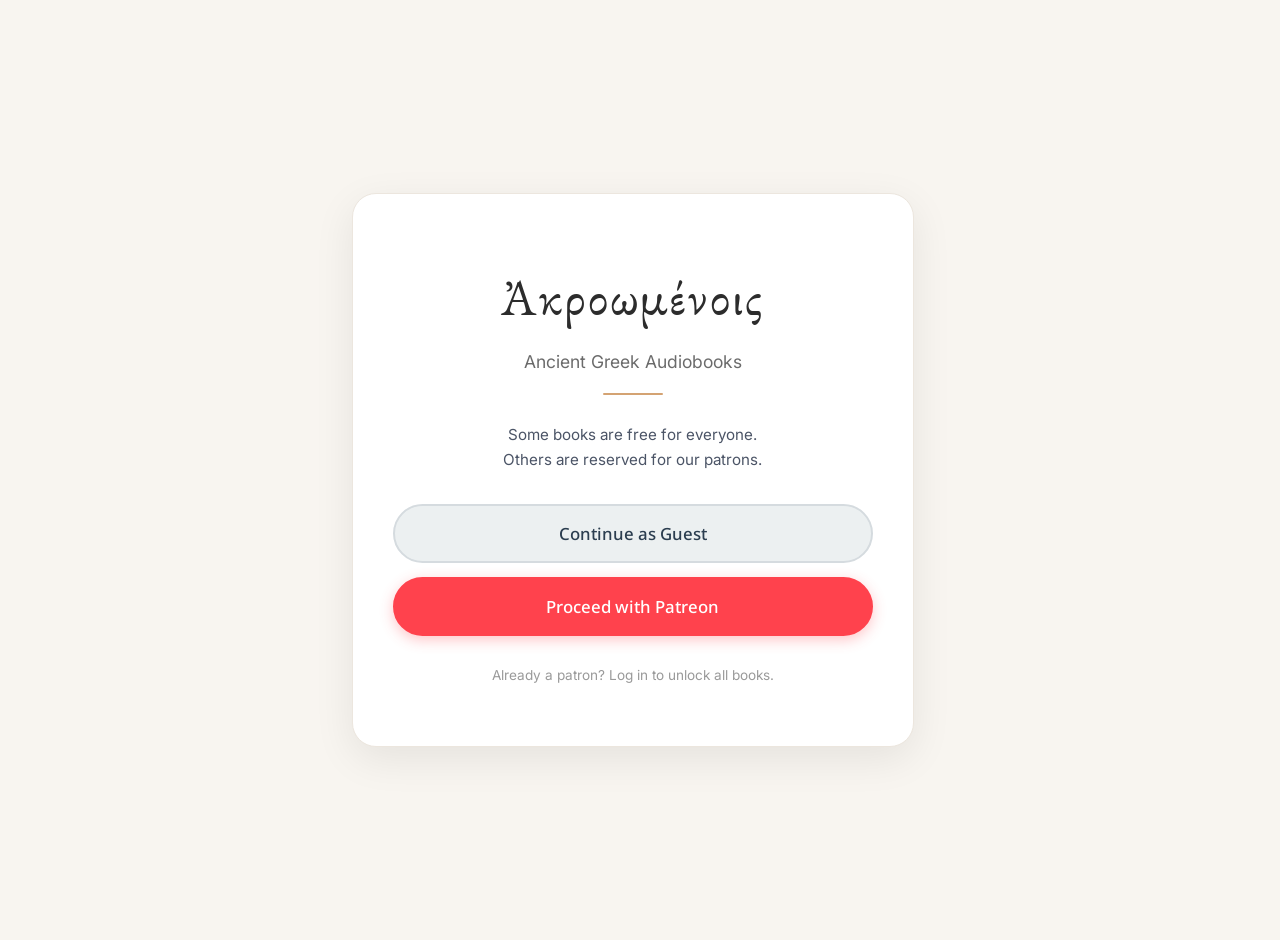
==== index.html @ dc9e9adf "Add initial HTML structure for Akroomenois site" ====
<!DOCTYPE html>
<html lang="en">
<head>
  <meta charset="UTF-8">
  <meta name="viewport" content="width=device-width, initial-scale=1.0">
  <title>Akroomenois · Ancient Greek Audiobooks</title>
  
  <!-- Your existing stylesheet – only one link, nothing else -->
  <link rel="stylesheet" href="style.css">
  
  <!-- Same favicons as your current site -->
  <link rel="icon" type="image/png" sizes="192x192" href="images/kithara_3_orange_favicon_rounded.png">
  <link rel="apple-touch-icon" sizes="180x180" href="images/kithara_3_orange_apple_icon_rounded.png">
</head>
<body style="padding: 20px; margin: 0; min-height: 100vh; display: flex; justify-content: center; align-items: center; background: #f8f5f0;">

  <!-- Main container – uses your existing .container class from style.css -->
  <div class="container" style="max-width: 480px; width: 100%; background: #ffffff; padding: 50px 40px 45px; border-radius: 24px; text-align: center; border: 1px solid #ece6de; box-shadow: 0 12px 40px rgba(0,0,0,0.08);">
    
    <!-- Title uses your existing EB_Garamond font -->
    <h1 style="font-family: 'EB_Garamond', serif; font-size: 3.2rem; font-weight: 400; color: #2c2c2c; letter-spacing: 2px; margin-bottom: 6px;">Ἀκροωμένοις</h1>
    
    <p style="font-family: 'Inter', sans-serif; font-size: 1.1rem; color: #6b6b6b; margin-bottom: 8px;">Ancient Greek Audiobooks</p>
    
    <div style="width: 60px; height: 2px; background: #d4a373; margin: 16px auto 28px; border-radius: 2px;"></div>
    
    <p style="font-family: 'Inter', sans-serif; font-size: 0.95rem; color: #4b5466; line-height: 1.6; margin-bottom: 32px;">
      Some books are free for everyone.<br>
      Others are reserved for our patrons.
    </p>

    <!-- BUTTONS -->
    <div style="display: flex; flex-direction: column; gap: 14px;">
      
      <!-- 1. Continue as Guest → uses your existing .big-btn class -->
      <a href="home.html" class="big-btn" style="display: block; width: 100%; padding: 16px 20px; font-size: 1.05rem; text-align: center; background: #ecf0f1; color: #2c3e50; border: 2px solid #d5dbdf; box-sizing: border-box;">
        Continue as Guest
      </a>

      <!-- 2. Proceed with Patreon → uses .big-btn but overridden with Patreon red via inline styles -->
      <!-- ⚠️ Replace YOUR_CLIENT_ID_HERE with your actual Client ID -->
      <a href="https://www.patreon.com/oauth2/authorize?response_type=code&client_id=YOUR_CLIENT_ID_HERE&redirect_uri=https://akroomenois.com/auth/callback&scope=identity%20identity.memberships" 
         class="big-btn" 
         style="display: block; width: 100%; padding: 16px 20px; font-size: 1.05rem; text-align: center; box-sizing: border-box; background: #FF424D; color: #ffffff; border: 2px solid #FF424D; box-shadow: 0 4px 14px rgba(255,66,77,0.30);">
        Proceed with Patreon
      </a>

    </div>

    <p style="margin-top: 28px; font-family: 'Inter', sans-serif; font-size: 0.85rem; color: #9a9a9a;">
      Already a patron? Log in to unlock all books.
    </p>

  </div>

</body>
</html>
---- style.css ----
@font-face {
  font-family: "SBL";
  src: url("font/SBL_BLit.ttf") format("truetype");
  font-weight: normal;
  font-style: normal;
  font-display: swap;
}

  @font-face {
  font-family: "Inter";
  src: url("font/Inter-VariableFont_opsz,wght.ttf") format("truetype");
  font-weight: normal;
  font-style: normal;
  font-display: swap;
}

  @font-face {
  font-family: "Noto";
  src: url("font/NotoSans-Medium.ttf") format("truetype");
  font-weight: normal;
  font-style: normal;
  font-display: swap;
}

  @font-face {
  font-family: "NAU";
  src: url("font/new_athena_unicode.ttf") format("truetype");
  font-weight: normal;
  font-style: normal;
  font-display: swap;
  unicode-range: U+0370-03FF, U+1F00-1FFF;
}

  @font-face {
  font-family: "NAU";
  src: url("font/newathuBold5_5.ttf") format("truetype");
  font-weight: bold;
  font-style: normal;
  font-display: swap;
  unicode-range: U+0370-03FF, U+1F00-1FFF;
}

  @font-face {
  font-family: "Anaktoria";
  src: url("font/Anaktoria.ttf") format("truetype");
  font-weight: normal;
  font-style: normal;
  font-display: swap;
}

  @font-face {
  font-family: "EB_Garamond";
  src: url("font/EBGaramond12-Regular.ttf") format("truetype");
  font-weight: normal;
  font-style: normal;
  font-display: swap;
}

  @font-face {
  font-family: "EB_Garamond";
  src: url("font/EBGaramond12-Italic.ttf") format("truetype");
  font-weight: normal;
  font-style: italic;
  font-display: swap;
}

  @font-face {
  font-family: "EB_Garamond";
  src: url("font/EBGaramond-VariableFont_wght.ttf") format("truetype");
  font-weight: bold;
  font-style: normal;
  font-display: swap;
}

/* =========================================================
   RULES TAKEN FROM INDEX.HTML
   ========================================================= */

.big-btn,
.read-btn {
  display: inline-block;
  padding: 8px 24px;
  border-radius: 30px;
  text-decoration: none;
  font-weight: 500;
  transition: background 0.2s;
  font-family: "Noto";

  display: block;
  margin: 0 auto;
  background: #eef2f8;
  color: #4b5466;
  border: 1px solid #dde1e7;
}

.read-btn.active {
  background: #ebfdf3;
  color: #2b8d58;
  border: 1px solid #cbdfd3;
}


/* -------- TABS -------- */
.tabs {
  display: flex;
  justify-content: center;
  gap: 8px;
  margin-bottom: 30px;
  border-bottom: 2px solid #e0d8d0;
  padding-bottom: 2px;
  flex-wrap: wrap;
}
.tab-btn {
  background: transparent;
  border: none;
  padding: 10px 28px;
  font-size: 1.1rem;
  font-family: "Noto" !important;
  color: #6b6b6b;
  cursor: pointer;
  border-bottom: 3px solid transparent;
  transition: 0.2s;
  margin-bottom: -2px;
  font-weight: 500;
}

.tab-btn.active {
  color: #2c2c2c;
  border-bottom-color: #d4a373;
  font-weight: 600;
}

.tab-content {
  display: none;
  animation: fadeIn 0.25s ease;
}
.tab-content.active {
  display: block;
}

@keyframes fadeIn {
  from { opacity: 0; transform: translateY(4px); }
  to { opacity: 1; transform: translateY(0); }
}

/* -------- BOOK GRID -------- */
.book-grid {
  display: flex;
  flex-wrap: wrap;
  justify-content: center;
  gap: 30px;
  max-width: 100%;
  margin: 0 auto;
}

.book-card h2 {
  font-size: 1.5rem;
  margin-bottom: 6px;
  font-weight: 500;
}
.book-card .author {
  font-style: italic;
  color: #6b6b6b;
  font-size: 1rem;
  margin-bottom: 12px;
}
.book-card .btn {
  display: inline-block;
  background: #d4a373;
  color: white;
  padding: 8px 24px;
  border-radius: 30px;
  text-decoration: none;
  font-weight: 500;
  transition: background 0.2s;
}

.cover-art {
  height: 150px;
  width: 150px;
  object-fit: cover;
  border: 1px solid grey;
}
/* About tab */
.about-text {
  max-width: 640px;
  margin: 0 auto;
  text-align: justify;
  font-size: 1.15rem;
  line-height: 1.7;
  color: #3d3d3d;
  display: block;
}
.about-text p {
  margin-bottom: 16px;
}

footer {
  text-align: center;
  margin-top: 60px;
  color: #9a9a9a;
  font-size: 0.9rem;
}

/* Stop forcing stretch, just center them vertically */
.card-actions {
  display: flex;
  justify-content: center;
  align-items: center; 
  gap: 8px;
}

/* Use exact dimensions to force a perfect circle */
.book-card .btn.info-btn {
  display: inline-flex;
  align-items: center;
  justify-content: center;
  padding: 0;
  width: 35.5px;          /* Matches the 35.5px height of the Open button */
  height: 35.5px;         /* Locks it into a square */
  border-radius: 50%;   /* Turns the square into a circle */

  background: #eef2f8;
  color: #4b5466;
  border: 1px solid #dde1e7;
}

/* Keeps the SVG icon centered and sized */
.book-card .info-btn svg {
  width: 16px;
  height: 16px;
  display: block;
}

/* card flip rules */

.book-card-wrapper {
  perspective: 1000px;
  width: 220px;
  height: 100%; 
}

.book-card {
  width: 100%;
  height: 100%;
  position: relative;
  transition: transform 0.6s cubic-bezier(0.4, 0.2, 0.2, 1), box-shadow 0.2s;
  transform-style: preserve-3d;

  box-sizing: border-box;
  background: white;
  border-radius: 16px;
  box-shadow: 0 4px 12px rgba(0,0,0,0.08);
  padding: 30px 20px 25px;
  width: 220px;
  text-align: center;
  transition: transform 0.2s, box-shadow 0.2s;
  border: 1px solid #e8e2da;
}

.book-card.is-flipped {
  transform: rotateY(180deg);
}

.card-front, .card-back {
  width: 100%;
  height: 100%;
  backface-visibility: hidden;
  -webkit-backface-visibility: hidden; /* Safari support */
  border-radius: inherit;
  background: #fff; /* Match your card background color */
}

.card-front {
  position: relative;
  z-index: 2;
}

.card-back {
  position: absolute;
  top: 0;
  left: 0;
  transform: rotateY(180deg);
  display: flex;
  flex-direction: column;
  padding: 30px 20px 25px;
  box-sizing: border-box;
  cursor: pointer;
}

.stats-list {
  list-style: none;
  padding: 0;
  margin: 15px 0 20px 0;
  color: #2c2c2c;
  font-size: 0.95rem;
  line-height: 1.6;
}

/* Push the back button to the bottom just like the front layout */
.card-back .card-actions {
  margin-top: auto; 
}

/* =========================================================
   HORIZONTAL SCROLL CONTAINERS
   ========================================================= */

.scroll-wrapper {
  width: 100%;
  overflow: hidden;
  white-space: nowrap;
  text-align: center; 
  position: relative; /* Required for the shadow overlay */
}

.scroll-text {
  display: inline-block;
}

/* 1. The White Shadow Overlay */
.scroll-wrapper.needs-scroll::after {
  content: "";
  position: absolute;
  top: 0;
  right: 0;
  width: 40px; 
  height: 100%;
  background: linear-gradient(to right, rgba(255, 255, 255, 0), rgba(255, 255, 255, 1));
  pointer-events: none;

  transition: opacity 0.1s ease-out;
}

/* 2. Fade out the shadow completely when this class is added */
.scroll-wrapper.is-scrolled::after {
  opacity: 0;
  transition: opacity 1.1s linear;
}

/* Keep your original fonts/margins below... */
.scroll-wrapper h2 { margin-bottom: 0; font-size: 1.5rem; font-weight: 500; }
.scroll-wrapper .author, .scroll-wrapper .reader { margin-bottom: 0; font-style: italic; color: #6b6b6b; font-size: 1rem; }
.title-wrapper { margin-bottom: 6px; }
.reader-wrapper { margin-bottom: 12px; }

/* =========================================================
   NORMAL RULES
   ========================================================= */

html {
  /* Reserves the scrollbar space globally, preventing layout jumping */
  scrollbar-gutter: stable;
}

* {
    -webkit-tap-highlight-color: transparent;
}

::-webkit-scrollbar-track {
  background: transparent; 
}

/* Loading screen container */
#loadingLogo {
  position: absolute;
  top: 50%;
  left: 50%;
  transform: translate(-50%, -50%);
  width: 150px;
  height: auto;
}

#loadingStatus {
  position: absolute;
  top: calc(50% + 110px);
  left: 50%;
  transform: translateX(-50%);
  display: flex;
  flex-direction: column;
  align-items: center;
  width: 100%;
}

#loadingScreen {
  position: fixed;
  inset: 0;
  z-index: 99999;
  background: #1a1a1e;
  display: flex;
  align-items: center;
  justify-content: center;
  flex-direction: column;
  transition: opacity 0.5s ease;
  font-family: "Noto", sans-serif;

  background-image: url('images/backround_2.svg');
  background-size: cover;      
  background-position: center; 
  background-repeat: no-repeat;
}

/* Hidden state */
#loadingScreen.hidden {
  opacity: 0;
  pointer-events: none;
  visibility: hidden;
}

/* Spinner element – you can give it an ID or class */
#loadingSpinner {
  width: 24px;
  height: 24px;
  border: 4px solid rgba(255, 215, 150, 0.15);
  border-top-color: #e06e04;
  border-radius: 50%;
  animation: spin 0.9s linear infinite;
}

/* Keyframes – only the rotation */
@keyframes spin {
  to {
    transform: rotate(360deg);
  }
}

/* Loading text (if you use an element with this ID) */
#loadingText {
  color: #e06e04;
  font-size: 1.1rem;
  font-family: "Noto", sans-serif;
  margin: 0 0 16px 0;
}

#nextBtn,
#prevBtn,
#playBtn,
#langBtn {
  visibility: visible;
}

.tabbed-hanging-indent {
  display: block;      /* Forces block formatting so text-indent works */
  padding-left: 4em;   /* Hanging indent depth */
  text-indent: -2em;   /* Pulls the first line (like "(a)") back to the left */
  margin-bottom: 4px;  /* Optional: Adds a slight gap between list items */
}

.text_title {
  display: block !important;
  text-align: center !important;
  margin-bottom: 12px;
}

.textual_image {
  display: block;
  margin-left: auto;
  margin-right: auto;
  max-width: 100%;
  height: auto;
}

.textual_image.rotated-90 {
  transform: rotate(90deg);
  transform-origin: center;
  
  /* Restrict height so when rotated horizontally, it won't overflow */
  max-height: 80vw; /* or max-height: 100cqw if using container queries */
  width: auto;
  margin: 40px auto; /* Add extra vertical margin since rotated height affects horizontal space */
}

.container {
  max-width: 800px;
  margin: 0 auto;
}

.float_image {
  float: right;           /* or right */
  max-width: 50%;            /* takes half the container width */
  height: auto;           /* maintain aspect ratio */
  margin: 0 20px 20px 20px; /* spacing around the image */
  shape-outside: border-box; /* optional: makes text wrap closer to the image shape */
}

.chapter-body {
  display: none;
}
.chapter-body.active {
  display: block;
}

body {
  font-family: "EB_Garamond";
  padding: 60px 80px 100px;
  color: #111926;
}

#progressBar {
  flex: 1;
  accent-color:#e06e04; /* Changes the thumb and progress fill automatically */
  cursor: pointer;
  visibility: visible;
}
	
p {
  line-height: 1.7; 
}

ital-small {
  font-size: 15px;
  font-family: "Inter", serif;
  font-style: italic;
  color: #11192680;
}

/*currently used with ital-small, hence the transparency*/
.link {
  color: #007bff80;
  text-decoration: none;
}

.punctuation {
  cursor: default !important;
}

.text {
  font-family: SBL;
  font-size: 70px;
  line-height: 1.6;
  text-align: justify;
  overflow-wrap: break-word;
  word-break: break-word;
  hyphens: auto;
  text-wrap: pretty;
  display: block;
  pointer-events: auto;
}

.text_en {
  font-family: SBL;
  font-size: 70px;
  line-height: 1.6;
  text-align: justify;
  overflow-wrap: break-word;
  word-break: break-word;
  hyphens: auto;
  text-wrap: pretty;
  display: none;
}

.text_en :not(.note-marker) {
  pointer-events: none;
}

.text_en .note-marker {
  pointer-events: auto;
  text-align: justify;
}

.tiny_text {
  font-family: "EB_Garamond";
  font-size: 20px;
  line-height: 1;
  text-align: center;
  color: #111926;
}

span {
  padding: 0px;
  cursor: pointer;
}

button {
  font-family: "Inter";
}

select {
  font-family: "Inter";
}

	
/* 1. Base phrase state */
.phrase {
  border-radius: 6px;        /* Softens the highlight edges slightly */
  color: #111926;
  background-color: transparent;
  box-shadow: 0 7px 0 3px transparent, 0 -7px 0 3px transparent;
  transition: background-color 0.5s ease, color 0.5s ease, box-shadow 0.5s ease;
  box-decoration-break: clone;   /*Ensures the shadow wraps nicely on multi-line phrases */
  -webkit-box-decoration-break: clone;
}

/* 2. Active highlighted state */
.phrase.active {
  background-color: #aae4f0;
  box-shadow: 0 7px 0 3px #aae4f0, 0 -7px 0 3px #aae4f0;
}

/* 1. Base phrase state */
.phrase_en {
  border-radius: 6px;        /* Softens the highlight edges slightly */
  color: #111926;
  background-color: transparent;
  box-shadow: 0 7px 0 3px transparent, 0 -7px 0 3px transparent;
  transition: background-color 0.5s ease, color 0.5s ease, box-shadow 0.5s ease;

  box-decoration-break: clone;   /*Ensures the shadow wraps nicely on multi-line phrases */
  -webkit-box-decoration-break: clone;
}

/* 2. Active highlighted state */
.phrase_en.active {
  background-color: #aae4f080;
  box-shadow: 0 7px 0 3px #aae4f080, 0 -7px 0 3px #aae4f080;
}

/* Standard Desktop Rules */
#playerBar {
  display: flex;
  justify-content: space-between;
  align-items: center;
  width: 100%;
  padding: 10px;
  box-sizing: border-box;

  background: #ffffff;
  color: #ffffff;
  z-index: 1000;
  box-sizing: border-box;
  position: fixed;
  bottom: 0;
  left: 0;
  gap: 10px;
}

#timeDisplay {
  color: #111926;
  font-family: monospace !important;
  margin: 0 10px;
  font-size: 16px;
  white-space: nowrap;
  visibility: visible;
}

#playerBar button {
  background: #eef2f8;
  border: none;
  color: #4b5466;
  padding: 8px 12px;
  cursor: pointer;
  border-radius: 6px;
}

#freqBtn,
#contentsBtn,
#settingsBtn {
  cursor: pointer;
  z-index: 10;
  border: 1px solid #ccc;
}

#topBar {
  top: 0;
  left: 0;
  width: 100%;

  background: #ffffff;
  color: #ffffff;

  display: flex;
  align-items: center;
  justify-content: space-between;

  padding: 10px;
  box-sizing: border-box;

  z-index: 1000;

  position: fixed;
}

#title {
  cursor: default !important;
  overflow: hidden;
  white-space: normal;
  display: inline-block;
}

.title {
  display: flex;
  align-items: center;
  flex-wrap: nowrap;
  white-space: nowrap;
  font-weight: normal;
  font-family: "Noto", serif;
  color: #4b5466;

  left: 50%;
  transform: translateX(-50%);
  position: absolute;
}

.title.hiddenIfOnMobile {
  display: flex !important;
}

#title {
  display: inline-block;
  white-space: nowrap;
  overflow: hidden;
  cursor: default !important;
  font-weight: normal;
}

#title .title-small {
  display: none;
}
#title .title-medium {
  display: none;
}
#title .title-large {
  display: inline-block;
}

#topBarPrevChapBtn,
#topBarNextChap {
  user-select: none;
  -webkit-user-select: none;
  -moz-user-select: none;
  -ms-user-select: none;
  cursor: pointer;
  display: flex;
}

/* match your bottom bar style */
#topBar button {
  background: transparent;
  border: none;
  color: #4b5466;
  padding: 8px 12px;
  cursor: pointer;
  border-radius: 6px;
}
	
.note-marker {
  color: #a52a2a;      /* A nice deep classical red/burgundy color */
  font-weight: bold;
  cursor: pointer;
  padding: 0 4px;      /* Makes it slightly easier to tap on mobile screens */
  user-select: none;   /* Prevents accidentally selecting the text when clicking */
}

.phrase.active .note-marker {
  color: #111926;
}

/* all the stuff that was in the div id's section of the code */

#popupOverlay { display: none; position: fixed; top: 0; left: 0; width: 100%; height: 100%; background: rgba(0,0,0,0.5); z-index: 9998; }

/* settings pop up */

#settingsPopup,
#advancedFontPopup,
#popup {
  display: none;
  position: fixed;
  top: 50%;
  left: 50%;
  transform: translate(-50%, -50%);
  background: white;
  border: 1px solid #ccc;
  padding: 20px;
  z-index: 9999;
  border-radius: 8px;
  box-shadow: 0 2px 10px rgba(0,0,0,0.2);
  font-family: "NAU", "Inter", serif;

  width: 90%;
  max-width: 500px;
  max-height: 80vh;
  overflow-y: auto;
  box-sizing: border-box;
}

#closeSettings,
#closeAdvancedFont,
#closePopup {
  position: absolute;
  top: 10px;
  right: 10px;
  background: none;
  border: none;
  font-size: 20px;
  cursor: pointer;
}

.btn-icon {
  width: 32px;
  height: 32px;
  filter: invert(32%) sepia(16%) saturate(692%) hue-rotate(182deg) brightness(91%) contrast(85%);
}

/*#bottomBarPrevChapBtn {
  background: #e06e04;
  border: none;
  color: #ffffff;
  padding: 8px 12px;
  cursor: pointer;
  border-radius: 6px;
  font-size: 15px;
  font-family: "Noto", sans-serif;
  display: block;
  margin: 0 auto;
  cursor: pointer;
}*/

/* =========================================================
   HOVERS
   ========================================================= */

@media (hover: hover) and (pointer: fine) {
	
  .big-btn:hover,
	.read-btn:hover {
	  background: #c0c4cb;
	}
	
	.read-btn.active:hover {
	  background: #cbd9d1;
	}

	.phrase.active .note-marker:hover {
	  color: #111926;
	}

	.note-marker:hover {
	  color: #ff4500;      /* Lights up bright red-orange on mouse hover */
	}

	#topBar button:hover {
	  background: transparent;
	}

	#playerBar button:hover {
	  background: #eef2f8;
	}

	.book-card .btn.info-btn:hover {
	  background: #c0c4cb;
	}

	.book-card .btn:hover {
	  background: #b88a5e;
	}

	.book-card:hover {
    transform: translateY(-6px);
    box-shadow: 0 10px 24px rgba(0,0,0,0.12);
  }

  .book-card.is-flipped:hover {
    transform: rotateY(180deg) translateY(-6px);
  }

	.tab-btn:hover {
	  color: #2c2c2c;
	  background: #f0ebe6;
	  border-radius: 8px 8px 0 0;
	}
}

/* =========================================================
   TABLET LAYOUT RULES (TRIGGERS ON SCREEN SIZE OR MANUAL OVERRIDE)
   ========================================================= */
@media (min-width: 768px) and (max-width: 1023px) {
  body { padding: 60px 40px 100px !important; }
  #title .title-small { display: none; }
  #title .title-medium { display: inline-block; }
  #title .title-large { display: none; }
  .title.hiddenIfOnMobile { display: flex !important; }
}

	
/* =========================================================
   MOBILE LAYOUT RULES (TRIGGERS ON SCREEN SIZE OR MANUAL OVERRIDE)
   ========================================================= */
@media (max-width: 768px) {
  #popup, #settingsPopup { width: 85% !important; max-width: 400px !important; padding: 25px !important; box-sizing: border-box !important; }
  #progressBar, #timeDisplay { display: none; }
  #playerBar { justify-content: center !important; gap: 0; }
  #playerBar > button:not(#langBtn) { margin: 0 10px; }
  #langBtn { position: absolute; right: 15px; margin: 0; }
  body { padding: 60px 20px 100px !important; }
  /*.btn-icon { width: 50px !important; height: 50px !important;}*/
  #title .title-small { display: inline-block; }
  #title .title-medium { display: none; }
  #title .title-large { display: none; }
  .title.hiddenIfOnMobile { display: none !important; }

}

/* Manual Debug Rules: Forces the rules above even on a giant desktop monitor */
body.layout-small #popup, 
body.layout-small #settingsPopup { width: 85% !important; max-width: 400px !important; padding: 25px !important; box-sizing: border-box !important; }
body.layout-small #progressBar, 
body.layout-small #timeDisplay { display: none !important; }
body.layout-small #playerBar { justify-content: center !important; gap: 0 !important; }
body.layout-small #playerBar > button:not(#langBtn) { margin: 0 10px !important; }
body.layout-small #langBtn { position: absolute !important; right: 15px !important; margin: 0 !important; }
/*body.layout-small .btn-icon { width: 50px !important; height: 50px !important; }*/
body.layout-small { padding: 60px 20px 100px !important; }
body.layout-small #title .title-small { display: inline-block; }
body.layout-small #title .title-medium { display: none; }
body.layout-small #title .title-large { display: none; }
body.layout-small .title.hiddenIfOnMobile { display: none !important; }

/* Manual Debug Rules: Forces desktop parameters even if you are testing on a mobile device */
body.layout-medium #progressBar,
body.layout-medium #timeDisplay { display: inline-block !important; }
body.layout-medium #playerBar { justify-content: space-between !important; gap: 10px !important; }
body.layout-medium #langBtn { position: static !important; margin: 0 !important; }
/*body.layout-large .btn-icon { width: 32px !important; height: 32px !important; }*/
body.layout-medium { padding: 60px 40px 100px !important; }
body.layout-medium #title .title-small { display: none; }
body.layout-medium #title .title-medium { display: inline-block; }
body.layout-medium #title .title-large { display: none; }
body.layout-medium .title.hiddenIfOnMobile { display: flex !important; }

/* Manual Debug Rules: Forces desktop parameters even if you are testing on a mobile device */
body.layout-large #progressBar, 
body.layout-large #timeDisplay { display: inline-block !important; }
body.layout-large #playerBar { justify-content: space-between !important; gap: 10px !important; }
body.layout-large #langBtn { position: static !important; margin: 0 !important; }
/*body.layout-large .btn-icon { width: 32px !important; height: 32px !important; }*/
body.layout-large { padding: 60px 80px 100px !important; }
body.layout-large #title .title-small { display: none; }
body.layout-large #title .title-medium { display: none; }
body.layout-large #title .title-large { display: inline-block; }
body.layout-large .title.hiddenIfOnMobile { display: flex !important; }
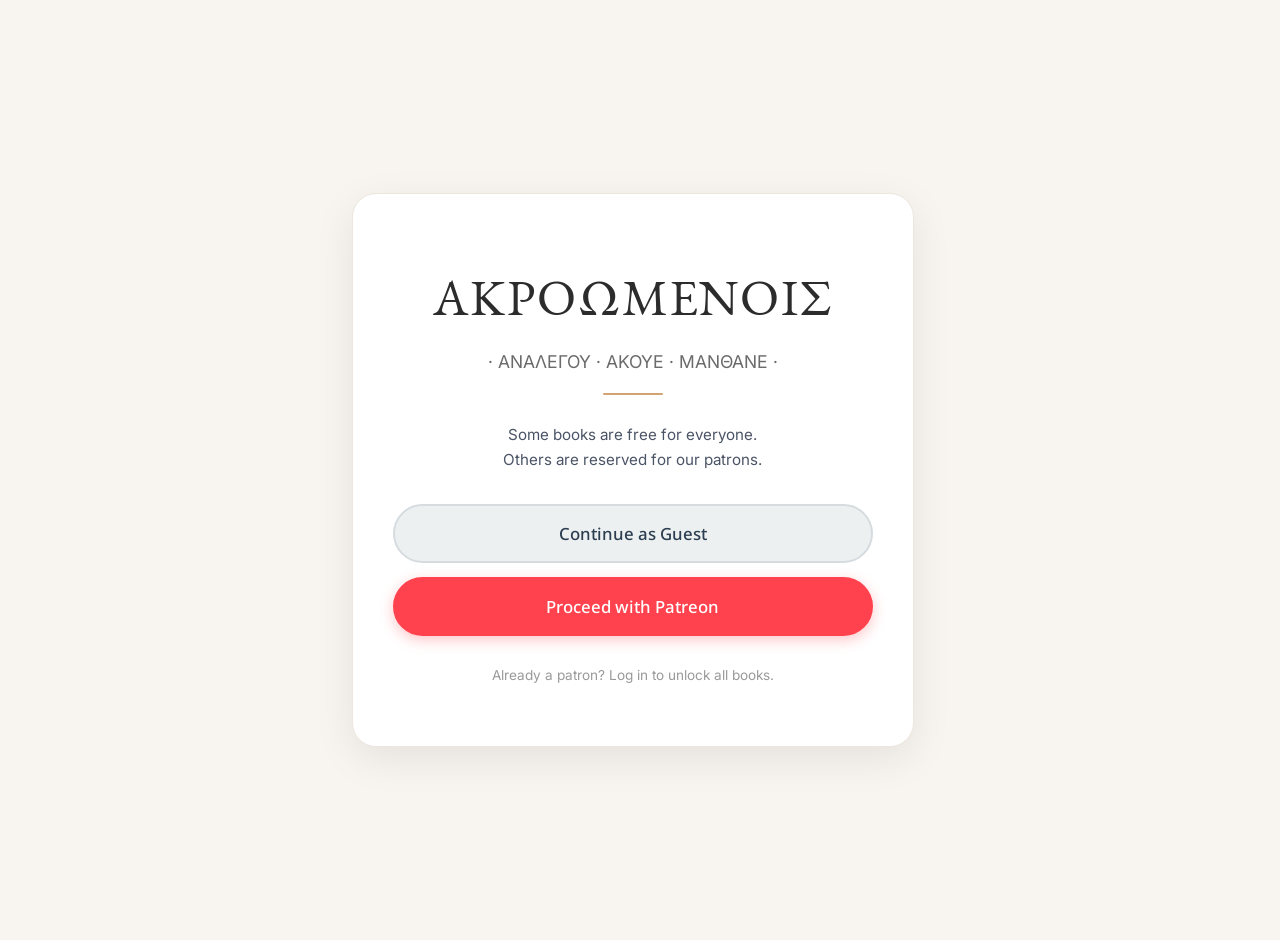
==== commit 5791be79: "Modify title and header text in index.html Updated the title and header text to reflect the correct " ====
--- a/index.html
+++ b/index.html
@@ -3,7 +3,7 @@
 <head>
   <meta charset="UTF-8">
   <meta name="viewport" content="width=device-width, initial-scale=1.0">
-  <title>Akroomenois · Ancient Greek Audiobooks</title>
+  <title>Akroomenois</title>
   
   <!-- Your existing stylesheet – only one link, nothing else -->
   <link rel="stylesheet" href="style.css">
@@ -18,9 +18,9 @@
   <div class="container" style="max-width: 480px; width: 100%; background: #ffffff; padding: 50px 40px 45px; border-radius: 24px; text-align: center; border: 1px solid #ece6de; box-shadow: 0 12px 40px rgba(0,0,0,0.08);">
     
     <!-- Title uses your existing EB_Garamond font -->
-    <h1 style="font-family: 'EB_Garamond', serif; font-size: 3.2rem; font-weight: 400; color: #2c2c2c; letter-spacing: 2px; margin-bottom: 6px;">Ἀκροωμένοις</h1>
+    <h1 style="font-family: 'EB_Garamond', serif; font-size: 3.2rem; font-weight: 400; color: #2c2c2c; letter-spacing: 2px; margin-bottom: 6px;">ΑΚΡΟΩΜΕΝΟΙΣ</h1>
     
-    <p style="font-family: 'Inter', sans-serif; font-size: 1.1rem; color: #6b6b6b; margin-bottom: 8px;">Ancient Greek Audiobooks</p>
+    <p style="font-family: 'Inter', sans-serif; font-size: 1.1rem; color: #6b6b6b; margin-bottom: 8px;">· ΑΝΑΛΕΓΟΥ · ΑΚΟΥΕ · ΜΑΝΘΑΝΕ ·</p>
     
     <div style="width: 60px; height: 2px; background: #d4a373; margin: 16px auto 28px; border-radius: 2px;"></div>
     
@@ -39,7 +39,7 @@
 
       <!-- 2. Proceed with Patreon → uses .big-btn but overridden with Patreon red via inline styles -->
       <!-- ⚠️ Replace YOUR_CLIENT_ID_HERE with your actual Client ID -->
-      <a href="https://www.patreon.com/oauth2/authorize?response_type=code&client_id=YOUR_CLIENT_ID_HERE&redirect_uri=https://akroomenois.com/auth/callback&scope=identity%20identity.memberships" 
+      <a href="https://www.patreon.com/oauth2/authorize?response_type=code&client_id=TTiouu3TFB59C6YY-djV2suYv8pvEjFc61WyqxJqK666ApDzHsnVmS2tPLcejn7e&redirect_uri=https://akroomenois.com/auth/callback&scope=identity%20identity.memberships" 
          class="big-btn" 
          style="display: block; width: 100%; padding: 16px 20px; font-size: 1.05rem; text-align: center; box-sizing: border-box; background: #FF424D; color: #ffffff; border: 2px solid #FF424D; box-shadow: 0 4px 14px rgba(255,66,77,0.30);">
         Proceed with Patreon
--- a/style.css
+++ b/style.css
@@ -1,6 +1,14 @@
   @font-face {
   font-family: "SBL";
   src: url("font/SBL_BLit.ttf") format("truetype");
+  font-weight: normal;
+  font-style: normal;
+  font-display: swap;
+}
+
+  @font-face {
+  font-family: "Tinos";
+  src: url("font/Tinos-Regular.ttf") format("truetype");
   font-weight: normal;
   font-style: normal;
   font-display: swap;
@@ -173,6 +181,24 @@
   text-decoration: none;
   font-weight: 500;
   transition: background 0.2s;
+  cursor:pointer;
+
+  border: 1px solid #c0956a;
+}
+
+.btn-unlock {
+  display: inline-block;
+  background: #ccc;
+  color: #666;
+  padding: 8px 24px;
+  border-radius: 30px;
+  text-decoration: none;
+  font-weight: 500;
+  transition: background 0.2s;
+  cursor:pointer;
+  length:88.53px;
+
+  border: 1px solid #bab8b8;
 }
 
 .cover-art {
@@ -219,6 +245,8 @@
   width: 35.5px;          /* Matches the 35.5px height of the Open button */
   height: 35.5px;         /* Locks it into a square */
   border-radius: 50%;   /* Turns the square into a circle */
+
+  transition: background 0.2s;
 
   background: #eef2f8;
   color: #4b5466;
@@ -849,26 +877,70 @@
 
 	.book-card .btn.info-btn:hover {
 	  background: #c0c4cb;
+	  border: 1px solid #b0b3ba;
 	}
 
 	.book-card .btn:hover {
 	  background: #b88a5e;
-	}
-
-	.book-card:hover {
-    transform: translateY(-6px);
-    box-shadow: 0 10px 24px rgba(0,0,0,0.12);
-  }
-
-  .book-card.is-flipped:hover {
-    transform: rotateY(180deg) translateY(-6px);
-  }
+	  border: 1px solid #a67d56;
+	}
+
+	.btn-unlock:hover {
+	  background: #aeaeae;
+	  border: 1px solid #999999;
+	}
 
 	.tab-btn:hover {
 	  color: #2c2c2c;
 	  background: #f0ebe6;
 	  border-radius: 8px 8px 0 0;
 	}
+
+	.book-card:hover {
+    transform: translateY(-6px);
+    box-shadow: 0 10px 24px rgba(0,0,0,0.12);
+	}
+	
+	.book-card.is-flipped:hover {
+	    transform: rotateY(180deg) translateY(-6px);
+	}
+}
+
+/* =========================================================
+   FORCE TOUCH SCROLL (No JavaScript Needed)
+   ========================================================= */
+
+/* On touch devices, scroll the title when tapped */
+@media (hover: none) {
+    .book-card .scroll-text {
+        /* Force hardware acceleration */
+        -webkit-transform: translateZ(0);
+        transform: translateZ(0);
+    }
+    
+    /* When tapped, iOS applies :hover — use it */
+    .book-card:hover .scroll-text {
+        transition: transform 4s linear 0.2s !important;
+        -webkit-transform: translateX(var(--scroll-distance, -50px)) !important;
+        transform: translateX(var(--scroll-distance, -50px)) !important;
+    }
+    
+    .book-card:hover .scroll-wrapper.needs-scroll::after {
+        opacity: 0 !important;
+        transition: opacity 1.1s linear;
+    }
+    
+    /* Reset when not tapped */
+    .book-card:not(:hover) .scroll-text {
+        -webkit-transform: translateX(0) !important;
+        transform: translateX(0) !important;
+        transition: transform 0.3s ease-out !important;
+    }
+    
+    .book-card:not(:hover) .scroll-wrapper.needs-scroll::after {
+        opacity: 1 !important;
+        transition: opacity 0.3s ease-out;
+    }
 }
 
 /* =========================================================
@@ -882,7 +954,6 @@
   .title.hiddenIfOnMobile { display: flex !important; }
 }
 
-	
 /* =========================================================
    MOBILE LAYOUT RULES (TRIGGERS ON SCREEN SIZE OR MANUAL OVERRIDE)
    ========================================================= */
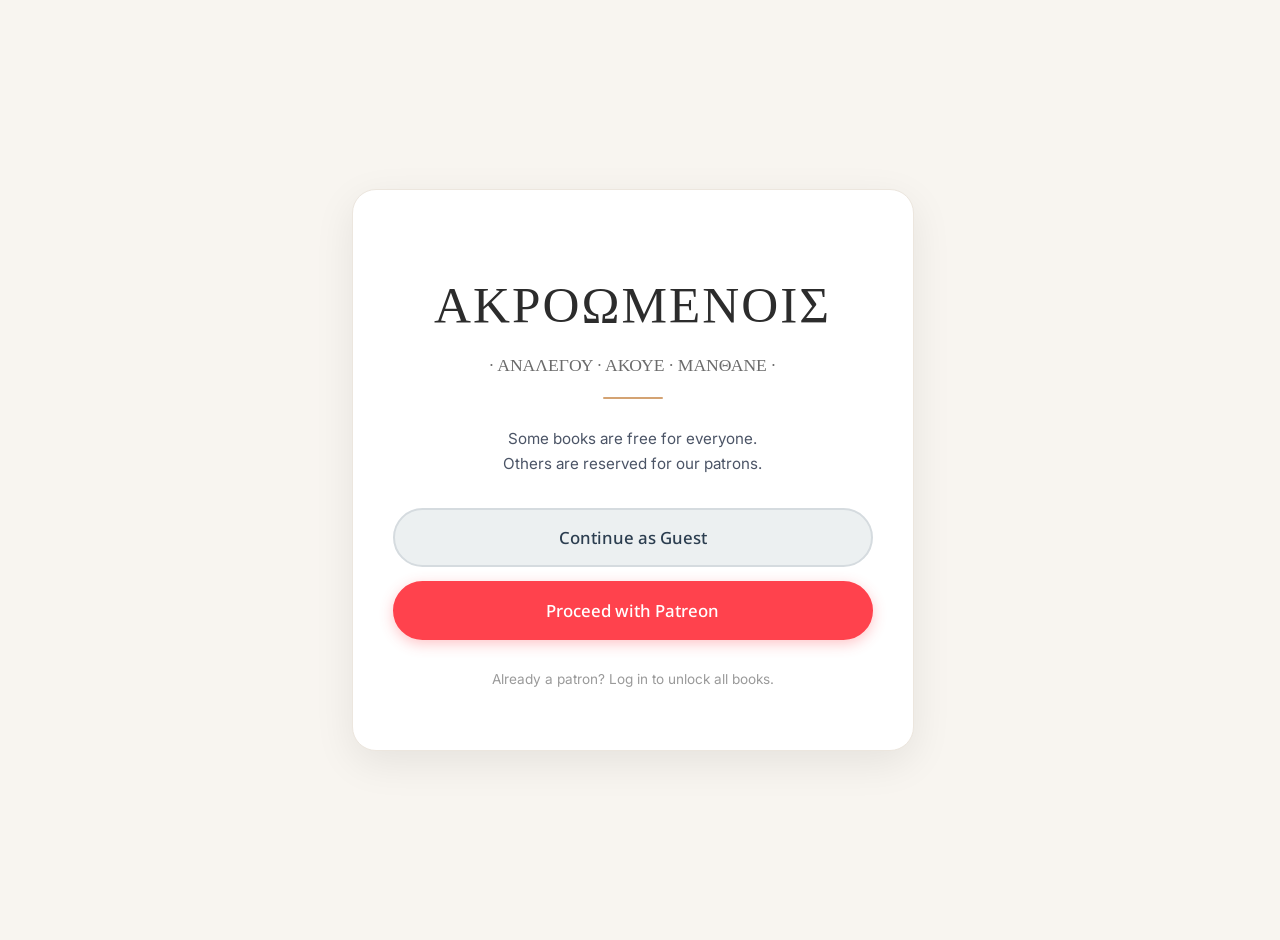
==== commit 6c1cffca: "Change font family to 'Times New Roman' in index.html" ====
--- a/index.html
+++ b/index.html
@@ -18,9 +18,9 @@
   <div class="container" style="max-width: 480px; width: 100%; background: #ffffff; padding: 50px 40px 45px; border-radius: 24px; text-align: center; border: 1px solid #ece6de; box-shadow: 0 12px 40px rgba(0,0,0,0.08);">
     
     <!-- Title uses your existing EB_Garamond font -->
-    <h1 style="font-family: 'EB_Garamond', serif; font-size: 3.2rem; font-weight: 400; color: #2c2c2c; letter-spacing: 2px; margin-bottom: 6px;">ΑΚΡΟΩΜΕΝΟΙΣ</h1>
+    <h1 style="font-family: 'Times New Roman', serif; font-size: 3.2rem; font-weight: 400; color: #2c2c2c; letter-spacing: 2px; margin-bottom: 6px;">ΑΚΡΟΩΜΕΝΟΙΣ</h1>
     
-    <p style="font-family: 'Inter', sans-serif; font-size: 1.1rem; color: #6b6b6b; margin-bottom: 8px;">· ΑΝΑΛΕΓΟΥ · ΑΚΟΥΕ · ΜΑΝΘΑΝΕ ·</p>
+    <p style="font-family: 'Times New Roman', sans-serif; font-size: 1.1rem; color: #6b6b6b; margin-bottom: 8px;">· ΑΝΑΛΕΓΟΥ · ΑΚΟΥΕ · ΜΑΝΘΑΝΕ ·</p>
     
     <div style="width: 60px; height: 2px; background: #d4a373; margin: 16px auto 28px; border-radius: 2px;"></div>
     
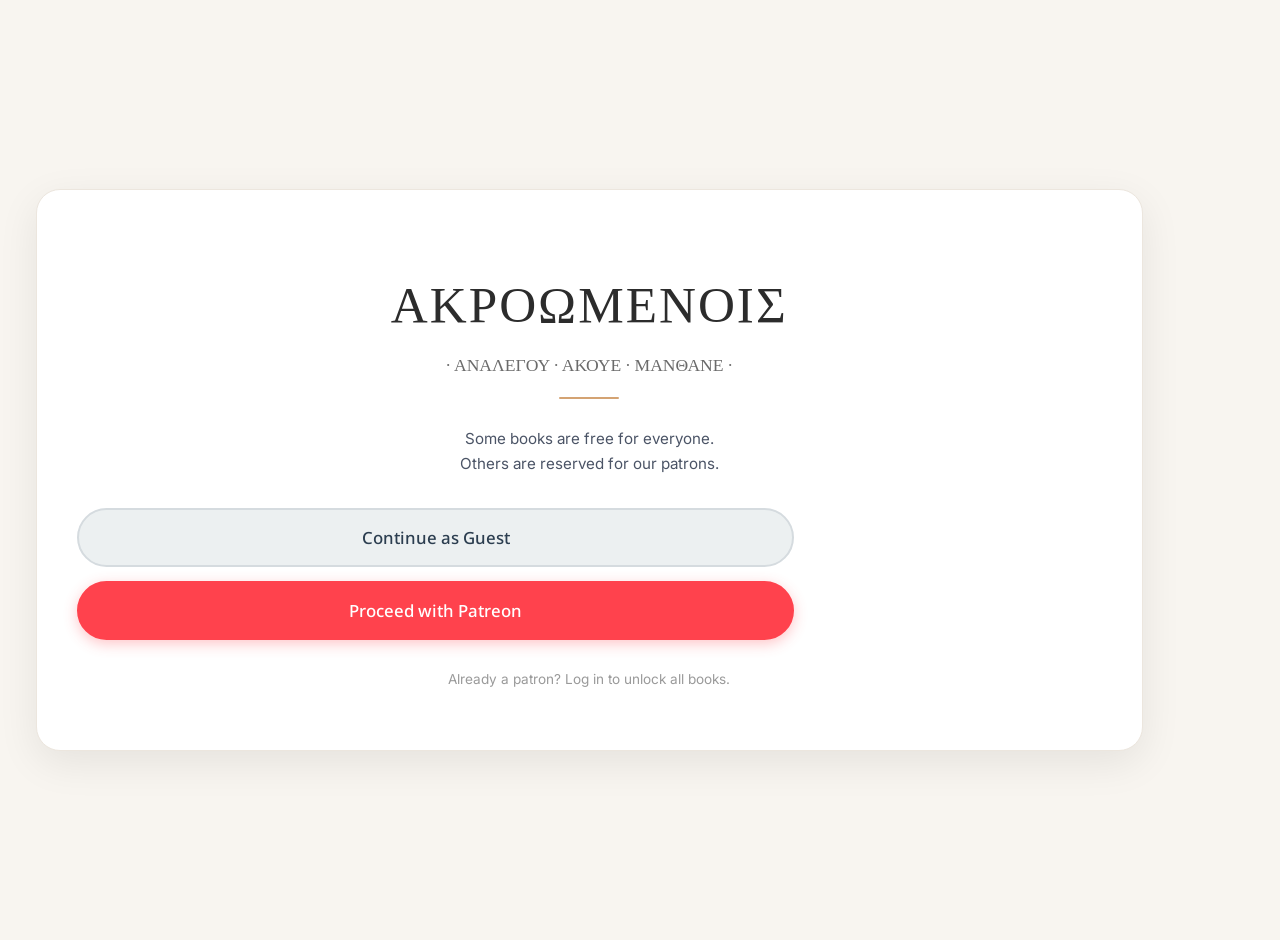
==== commit ecac092b: "Adjust layout styles in index.html Updated body and container styles for better layout." ====
--- a/index.html
+++ b/index.html
@@ -12,10 +12,10 @@
   <link rel="icon" type="image/png" sizes="192x192" href="images/kithara_3_orange_favicon_rounded.png">
   <link rel="apple-touch-icon" sizes="180x180" href="images/kithara_3_orange_apple_icon_rounded.png">
 </head>
-<body style="padding: 20px; margin: 0; min-height: 100vh; display: flex; justify-content: center; align-items: center; background: #f8f5f0;">
+<body style="padding: 20px; margin: 0; min-height: 100vh; display: flex; justify-content: center; align-items: center; background: #f8f5f0; max-width: 90%;">
 
   <!-- Main container – uses your existing .container class from style.css -->
-  <div class="container" style="max-width: 480px; width: 100%; background: #ffffff; padding: 50px 40px 45px; border-radius: 24px; text-align: center; border: 1px solid #ece6de; box-shadow: 0 12px 40px rgba(0,0,0,0.08);">
+  <div class="container" style="max-width: 480px; max-width: 90%; width: 100%; background: #ffffff; padding: 50px 40px 45px; border-radius: 24px; text-align: center; border: 1px solid #ece6de; box-shadow: 0 12px 40px rgba(0,0,0,0.08);">
     
     <!-- Title uses your existing EB_Garamond font -->
     <h1 style="font-family: 'Times New Roman', serif; font-size: 3.2rem; font-weight: 400; color: #2c2c2c; letter-spacing: 2px; margin-bottom: 6px;">ΑΚΡΟΩΜΕΝΟΙΣ</h1>
@@ -30,10 +30,10 @@
     </p>
 
     <!-- BUTTONS -->
-    <div style="display: flex; flex-direction: column; gap: 14px;">
+    <div style="display: flex; flex-direction: column; gap: 14px; max-width: 70%;">
       
       <!-- 1. Continue as Guest → uses your existing .big-btn class -->
-      <a href="home.html" class="big-btn" style="display: block; width: 100%; padding: 16px 20px; font-size: 1.05rem; text-align: center; background: #ecf0f1; color: #2c3e50; border: 2px solid #d5dbdf; box-sizing: border-box;">
+      <a href="/auth/logout" class="big-btn" style="display: block; width: 100%; padding: 16px 20px; font-size: 1.05rem; text-align: center; background: #ecf0f1; color: #2c3e50; border: 2px solid #d5dbdf; box-sizing: border-box;">
         Continue as Guest
       </a>
 
--- a/style.css
+++ b/style.css
@@ -83,6 +83,55 @@
 /* =========================================================
    RULES TAKEN FROM INDEX.HTML
    ========================================================= */
+
+/* Logout button */
+#logoutBtn,
+#loginBtn {
+  display: none;
+  position: fixed;
+  top: 15px;
+  right: 20px;
+  z-index: 999;
+  font-family: 'Inter', sans-serif;
+  color: #666;
+  text-decoration: none;
+  font-size: 0.85rem;
+  padding: 8px 16px;
+  border: 1px solid #ddd;
+  border-radius: 20px;
+  background: white;
+  transition: background 0.2s;
+}
+#logoutBtn:hover,
+#loginBtn:hover {
+  background: #f0f0f0;
+}
+
+/* User welcome banner */
+#userBanner {
+  display: none;
+  text-align: center;
+  padding: 8px 16px;
+  margin-bottom: 20px;
+  background: #ebfdf3;
+  border: 1px solid #cbdfd3;
+  border-radius: 30px;
+  color: #2b8d58;
+  font-size: 0.95rem;
+  font-family: 'Inter', sans-serif;
+  max-width: 500px;
+  margin-left: auto;
+  margin-right: auto;
+}
+#userBanner .patron-badge {
+  background: #FF424D;
+  color: white;
+  padding: 2px 12px;
+  border-radius: 12px;
+  font-size: 0.75rem;
+  margin-left: 8px;
+  font-weight: bold;
+}
 
 .big-btn,
 .read-btn {
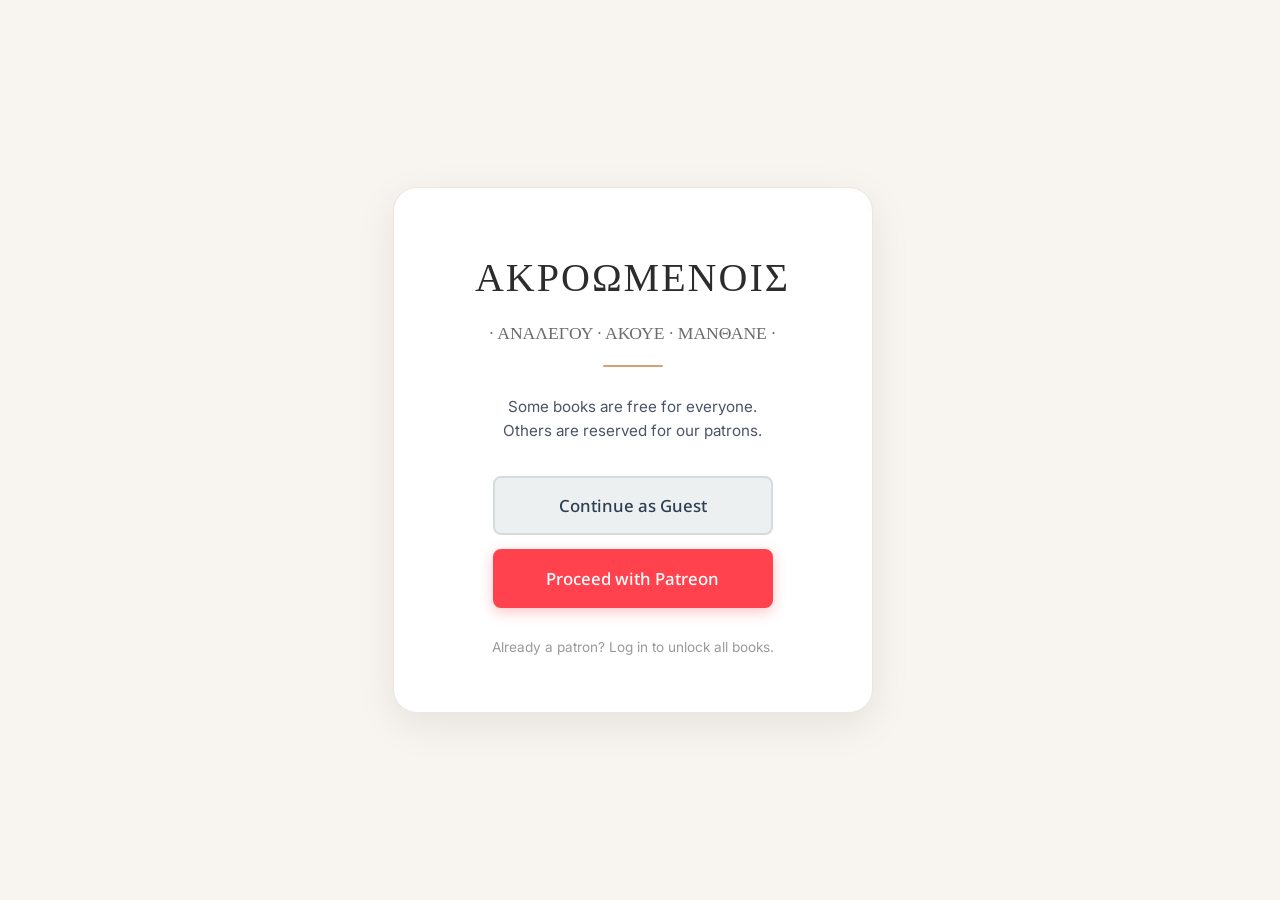
==== commit 8db156d2: "Refactor HTML structure and styles for consistency" ====
--- a/index.html
+++ b/index.html
@@ -12,13 +12,13 @@
   <link rel="icon" type="image/png" sizes="192x192" href="images/kithara_3_orange_favicon_rounded.png">
   <link rel="apple-touch-icon" sizes="180x180" href="images/kithara_3_orange_apple_icon_rounded.png">
 </head>
-<body style="padding: 20px; margin: 0; min-height: 100vh; display: flex; justify-content: center; align-items: center; background: #f8f5f0; max-width: 90%;">
+<body style="padding: 20px; margin: 0; min-height: 100vh; display: flex; justify-content: center; align-items: center; background: #f8f5f0; box-sizing: border-box;">
 
   <!-- Main container – uses your existing .container class from style.css -->
-  <div class="container" style="max-width: 480px; max-width: 90%; width: 100%; background: #ffffff; padding: 50px 40px 45px; border-radius: 24px; text-align: center; border: 1px solid #ece6de; box-shadow: 0 12px 40px rgba(0,0,0,0.08);">
+  <div class="container" style="width: 100%; max-width: 480px; box-sizing: border-box; background: #ffffff; padding: 40px 20px; border-radius: 24px; text-align: center; border: 1px solid #ece6de; box-shadow: 0 12px 40px rgba(0,0,0,0.08);">
     
     <!-- Title uses your existing EB_Garamond font -->
-    <h1 style="font-family: 'Times New Roman', serif; font-size: 3.2rem; font-weight: 400; color: #2c2c2c; letter-spacing: 2px; margin-bottom: 6px;">ΑΚΡΟΩΜΕΝΟΙΣ</h1>
+    <h1 style="font-family: 'Times New Roman', serif; font-size: 2.5rem; font-weight: 400; color: #2c2c2c; letter-spacing: 2px; margin-bottom: 6px;">ΑΚΡΟΩΜΕΝΟΙΣ</h1>
     
     <p style="font-family: 'Times New Roman', sans-serif; font-size: 1.1rem; color: #6b6b6b; margin-bottom: 8px;">· ΑΝΑΛΕΓΟΥ · ΑΚΟΥΕ · ΜΑΝΘΑΝΕ ·</p>
     
@@ -30,10 +30,10 @@
     </p>
 
     <!-- BUTTONS -->
-    <div style="display: flex; flex-direction: column; gap: 14px; max-width: 70%;">
+    <div style="display: flex; flex-direction: column; gap: 14px; width: 100%; max-width: 280px; margin: 0 auto;">
       
       <!-- 1. Continue as Guest → uses your existing .big-btn class -->
-      <a href="/auth/logout" class="big-btn" style="display: block; width: 100%; padding: 16px 20px; font-size: 1.05rem; text-align: center; background: #ecf0f1; color: #2c3e50; border: 2px solid #d5dbdf; box-sizing: border-box;">
+      <a href="/auth/logout" class="big-btn" style="display: block; width: 100%; padding: 16px 20px; font-size: 1.05rem; text-align: center; background: #ecf0f1; color: #2c3e50; border: 2px solid #d5dbdf; box-sizing: border-box; text-decoration: none; border-radius: 8px;">
         Continue as Guest
       </a>
 
@@ -41,7 +41,7 @@
       <!-- ⚠️ Replace YOUR_CLIENT_ID_HERE with your actual Client ID -->
       <a href="https://www.patreon.com/oauth2/authorize?response_type=code&client_id=TTiouu3TFB59C6YY-djV2suYv8pvEjFc61WyqxJqK666ApDzHsnVmS2tPLcejn7e&redirect_uri=https://akroomenois.com/auth/callback&scope=identity%20identity.memberships" 
          class="big-btn" 
-         style="display: block; width: 100%; padding: 16px 20px; font-size: 1.05rem; text-align: center; box-sizing: border-box; background: #FF424D; color: #ffffff; border: 2px solid #FF424D; box-shadow: 0 4px 14px rgba(255,66,77,0.30);">
+         style="display: block; width: 100%; padding: 16px 20px; font-size: 1.05rem; text-align: center; box-sizing: border-box; background: #FF424D; color: #ffffff; border: 2px solid #FF424D; box-shadow: 0 4px 14px rgba(255,66,77,0.30); text-decoration: none; border-radius: 8px;">
         Proceed with Patreon
       </a>
 
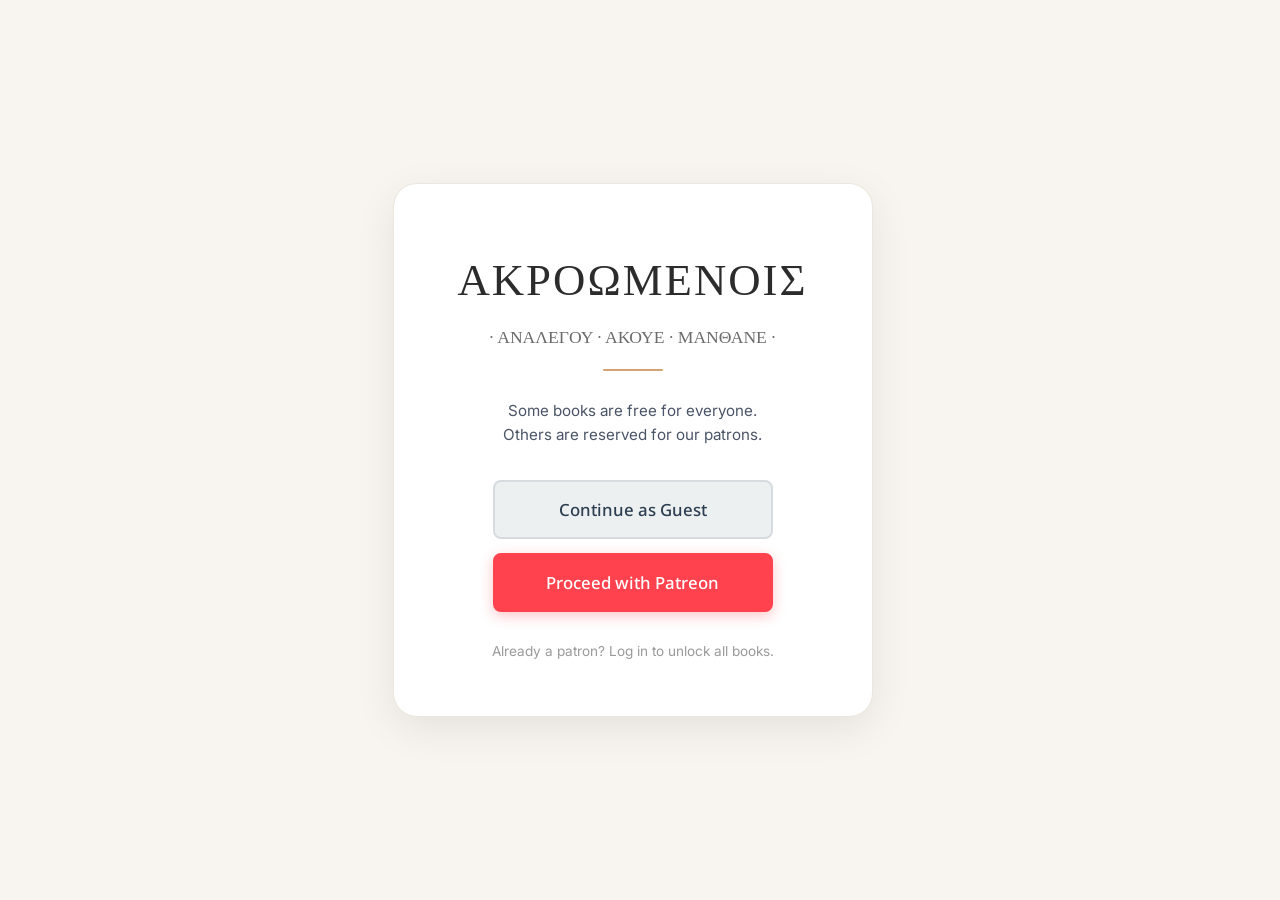
==== commit 1fbd52d6: "Update title font size and weight in index.html Increased font size and adjusted font weight for the" ====
--- a/index.html
+++ b/index.html
@@ -18,7 +18,7 @@
   <div class="container" style="width: 100%; max-width: 480px; box-sizing: border-box; background: #ffffff; padding: 40px 20px; border-radius: 24px; text-align: center; border: 1px solid #ece6de; box-shadow: 0 12px 40px rgba(0,0,0,0.08);">
     
     <!-- Title uses your existing EB_Garamond font -->
-    <h1 style="font-family: 'Times New Roman', serif; font-size: 2.5rem; font-weight: 400; color: #2c2c2c; letter-spacing: 2px; margin-bottom: 6px;">ΑΚΡΟΩΜΕΝΟΙΣ</h1>
+    <h1 style="font-family: 'Times New Roman', serif; font-size: 2.8rem; font-weight: 300; color: #2c2c2c; letter-spacing: 2px; margin-bottom: 4px;">ΑΚΡΟΩΜΕΝΟΙΣ</h1>
     
     <p style="font-family: 'Times New Roman', sans-serif; font-size: 1.1rem; color: #6b6b6b; margin-bottom: 8px;">· ΑΝΑΛΕΓΟΥ · ΑΚΟΥΕ · ΜΑΝΘΑΝΕ ·</p>
     
